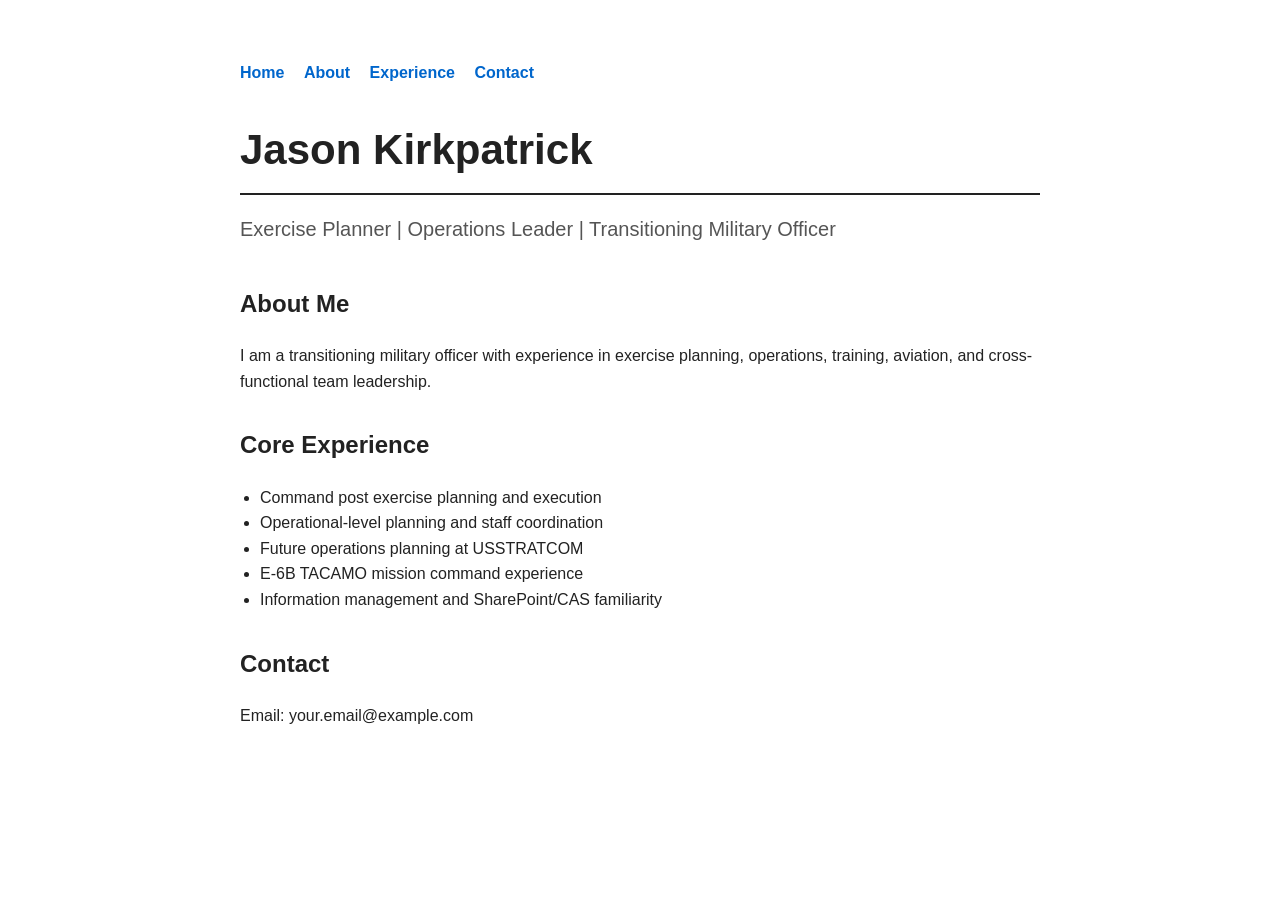
==== index.html @ e5875b85 "Add files via upload" ====
<!DOCTYPE html>
<html lang="en">
<head>
  <meta charset="UTF-8" />
  <meta name="viewport" content="width=device-width, initial-scale=1.0" />
  <title>Jason Kirkpatrick</title>
  <link rel="stylesheet" href="style.css" />
</head>
<body>
    <nav>
  <a href="index.html">Home</a>
  <a href="about.html">About</a>
  <a href="experience.html">Experience</a>
  <a href="contact.html">Contact</a>
</nav>
  <header>
  <h1>Jason Kirkpatrick</h1>
  <p class="tagline">
    Exercise Planner | Operations Leader | Transitioning Military Officer
  </p>
</header>

<main>
  <section>
    <h2>About Me</h2>
    <p>
      I am a transitioning military officer with experience in exercise planning,
      operations, training, aviation, and cross-functional team leadership.
    </p>
  </section>

  <section>
    <h2>Core Experience</h2>
    <ul>
      <li>Command post exercise planning and execution</li>
      <li>Operational-level planning and staff coordination</li>
      <li>Future operations planning at USSTRATCOM</li>
      <li>E-6B TACAMO mission command experience</li>
      <li>Information management and SharePoint/CAS familiarity</li>
    </ul>
  </section>

  <section>
    <h2>Contact</h2>
    <p>Email: your.email@example.com</p>
  </section>
</main>
</body>
</html>
---- style.css ----
body {
  font-family: Arial, sans-serif;
  max-width: 800px;
  margin: 40px auto;
  padding: 20px;
  line-height: 1.6;
  color: #222;
}

h1 {
  font-size: 42px;
  border-bottom: 2px solid #222;
  padding-bottom: 10px;
}

h2 {
  margin-top: 32px;
}

ul {
  padding-left: 20px;
}header {
  margin-bottom: 40px;
}

.tagline {
  font-size: 20px;
  color: #555;
  margin-top: -10px;
}

section {
  margin-bottom: 32px;
}nav {
  margin-bottom: 30px;
}

nav a {
  margin-right: 15px;
  text-decoration: none;
  color: #0066cc;
  font-weight: bold;
}

nav a:hover {
  text-decoration: underline;
}
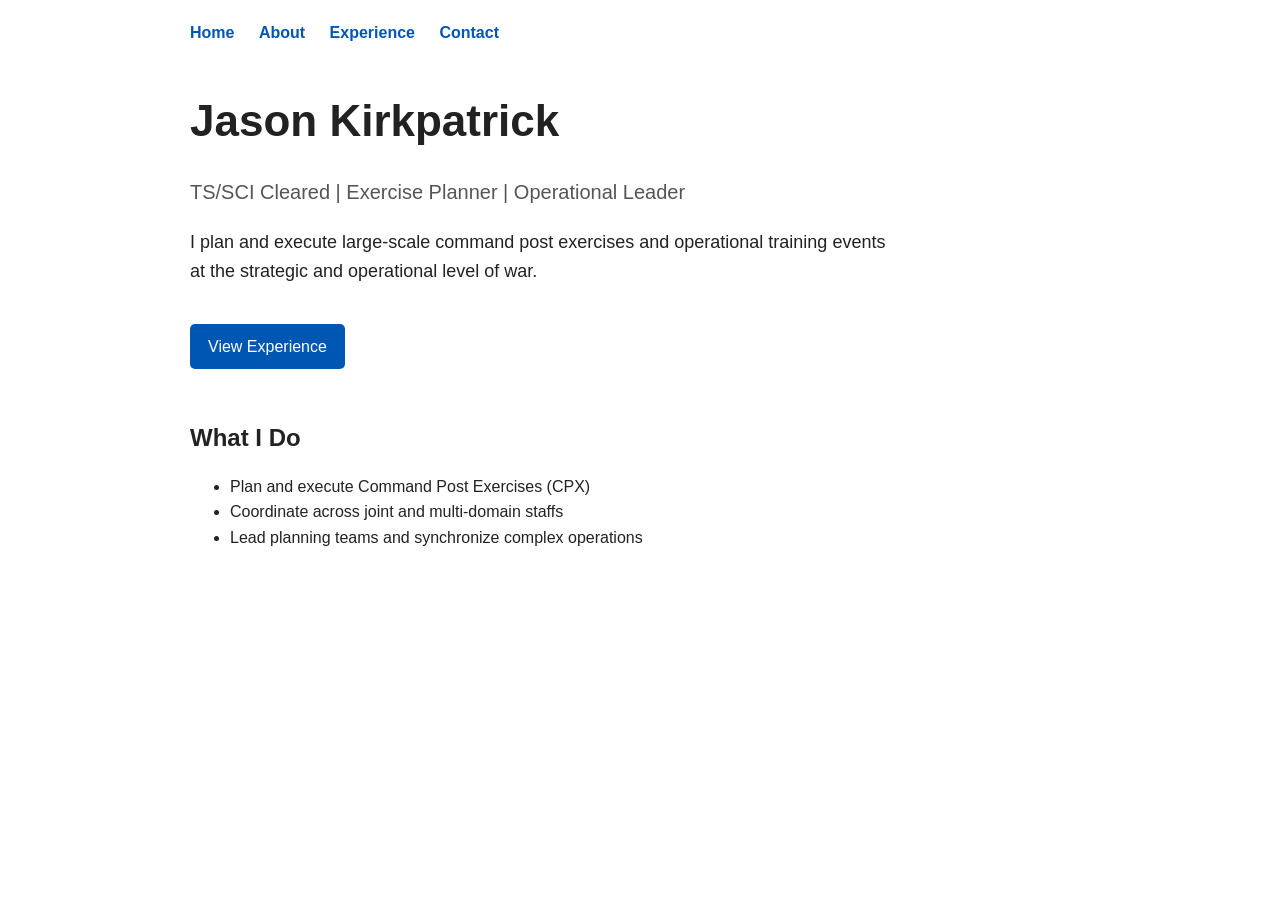
==== commit 6acbe16f: "Add files via upload" ====
--- a/index.html
+++ b/index.html
@@ -13,37 +13,28 @@
   <a href="experience.html">Experience</a>
   <a href="contact.html">Contact</a>
 </nav>
-  <header>
+
+<header class="hero">
   <h1>Jason Kirkpatrick</h1>
   <p class="tagline">
-    Exercise Planner | Operations Leader | Transitioning Military Officer
+    TS/SCI Cleared | Exercise Planner | Operational Leader
   </p>
+
+  <p class="intro">
+    I plan and execute large-scale command post exercises and operational
+    training events at the strategic and operational level of war.
+  </p>
+
+  <a class="button" href="experience.html">View Experience</a>
 </header>
 
-<main>
-  <section>
-    <h2>About Me</h2>
-    <p>
-      I am a transitioning military officer with experience in exercise planning,
-      operations, training, aviation, and cross-functional team leadership.
-    </p>
-  </section>
-
-  <section>
-    <h2>Core Experience</h2>
-    <ul>
-      <li>Command post exercise planning and execution</li>
-      <li>Operational-level planning and staff coordination</li>
-      <li>Future operations planning at USSTRATCOM</li>
-      <li>E-6B TACAMO mission command experience</li>
-      <li>Information management and SharePoint/CAS familiarity</li>
-    </ul>
-  </section>
-
-  <section>
-    <h2>Contact</h2>
-    <p>Email: your.email@example.com</p>
-  </section>
-</main>
+<section>
+  <h2>What I Do</h2>
+  <ul>
+    <li>Plan and execute Command Post Exercises (CPX)</li>
+    <li>Coordinate across joint and multi-domain staffs</li>
+    <li>Lead planning teams and synchronize complex operations</li>
+  </ul>
+</section>
 </body>
 </html>
--- a/style.css
+++ b/style.css
@@ -1,47 +1,69 @@
 body {
   font-family: Arial, sans-serif;
-  max-width: 800px;
-  margin: 40px auto;
+  max-width: 900px;
+  margin: 0 auto;
   padding: 20px;
   line-height: 1.6;
   color: #222;
 }
 
-h1 {
-  font-size: 42px;
-  border-bottom: 2px solid #222;
-  padding-bottom: 10px;
+/* Navigation */
+nav {
+  margin-bottom: 40px;
 }
 
-h2 {
-  margin-top: 32px;
+nav a {
+  margin-right: 20px;
+  text-decoration: none;
+  color: #0056b3;
+  font-weight: bold;
 }
 
-ul {
-  padding-left: 20px;
-}header {
-  margin-bottom: 40px;
+nav a:hover {
+  text-decoration: underline;
+}
+
+/* Hero Section */
+.hero {
+  margin-bottom: 50px;
+}
+
+.hero h1 {
+  font-size: 44px;
+  margin-bottom: 10px;
 }
 
 .tagline {
   font-size: 20px;
   color: #555;
-  margin-top: -10px;
+  margin-bottom: 20px;
 }
 
-section {
-  margin-bottom: 32px;
-}nav {
-  margin-bottom: 30px;
+.intro {
+  font-size: 18px;
+  max-width: 700px;
 }
 
-nav a {
-  margin-right: 15px;
+/* Button */
+.button {
+  display: inline-block;
+  margin-top: 20px;
+  padding: 10px 18px;
+  background-color: #0056b3;
+  color: white;
   text-decoration: none;
-  color: #0066cc;
-  font-weight: bold;
+  border-radius: 5px;
 }
 
-nav a:hover {
-  text-decoration: underline;
+.button:hover {
+  background-color: #003f88;
+}
+
+/* Sections */
+section {
+  margin-bottom: 40px;
+}
+
+h2 {
+  margin-bottom: 10px;
 }
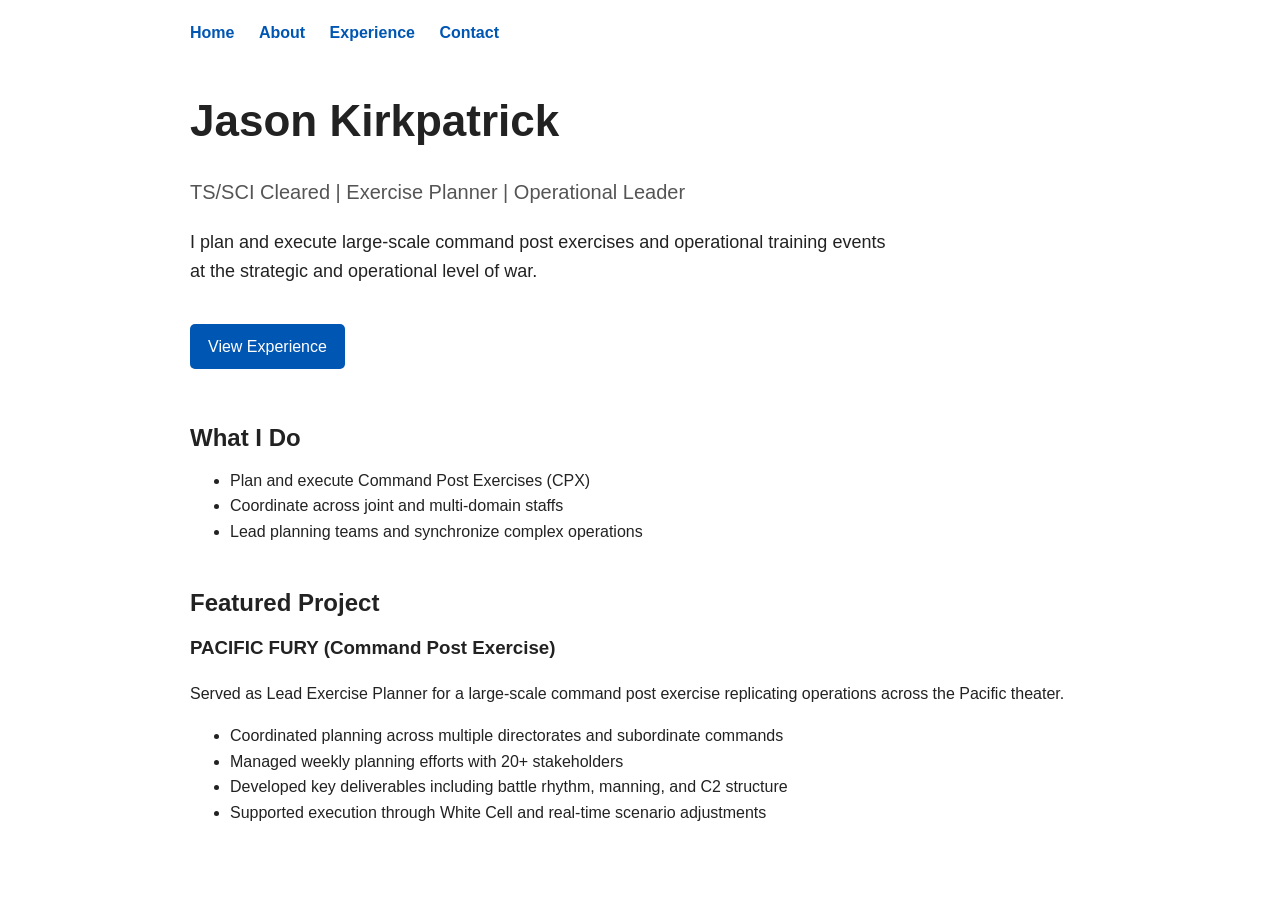
==== commit 9d2bc8d8: "Add files via upload" ====
--- a/index.html
+++ b/index.html
@@ -36,5 +36,22 @@
     <li>Lead planning teams and synchronize complex operations</li>
   </ul>
 </section>
+<section>
+  <h2>Featured Project</h2>
+
+  <h3>PACIFIC FURY (Command Post Exercise)</h3>
+
+  <p>
+    Served as Lead Exercise Planner for a large-scale command post exercise
+    replicating operations across the Pacific theater.
+  </p>
+
+  <ul>
+    <li>Coordinated planning across multiple directorates and subordinate commands</li>
+    <li>Managed weekly planning efforts with 20+ stakeholders</li>
+    <li>Developed key deliverables including battle rhythm, manning, and C2 structure</li>
+    <li>Supported execution through White Cell and real-time scenario adjustments</li>
+  </ul>
+</section>
 </body>
 </html>
--- a/style.css
+++ b/style.css
@@ -66,4 +66,11 @@
 
 h2 {
   margin-bottom: 10px;
+}
+h3 {
+  margin-top: 10px;
+}
+
+section ul {
+  margin-top: 10px;
 }
